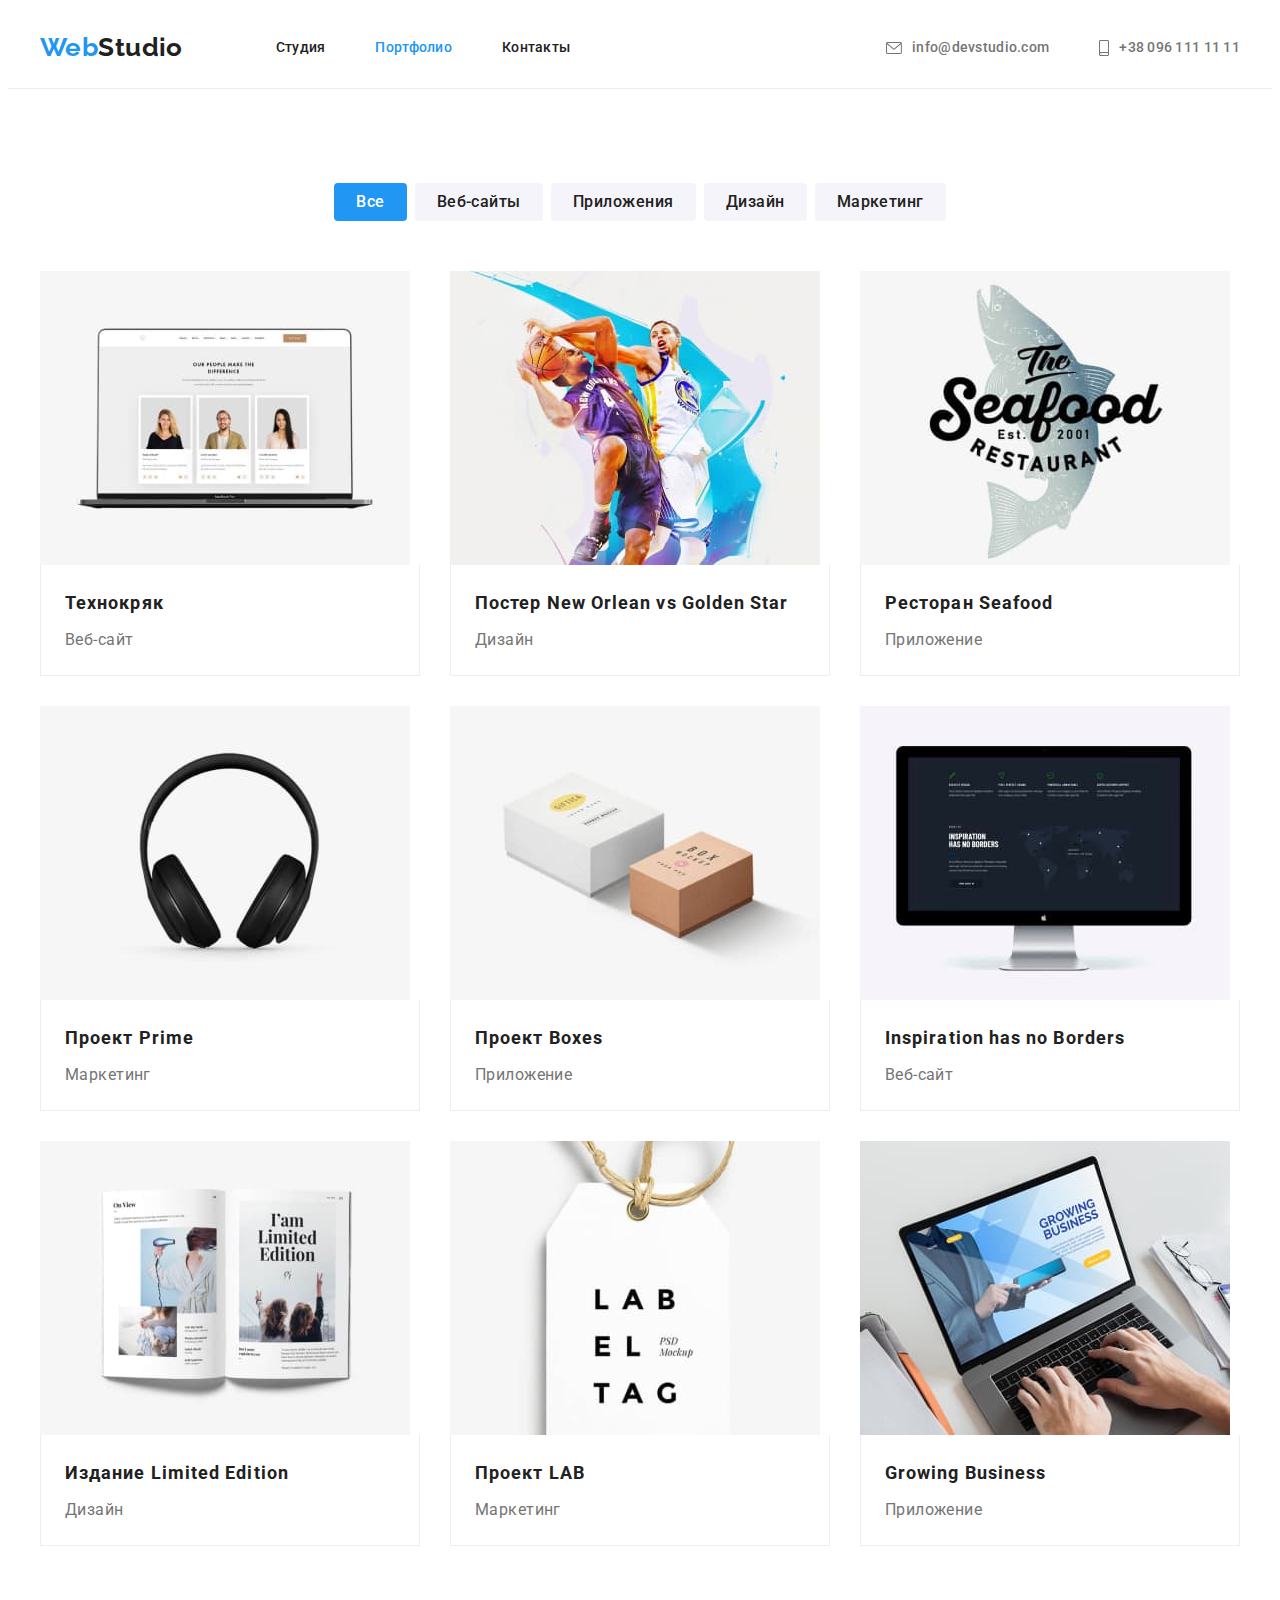
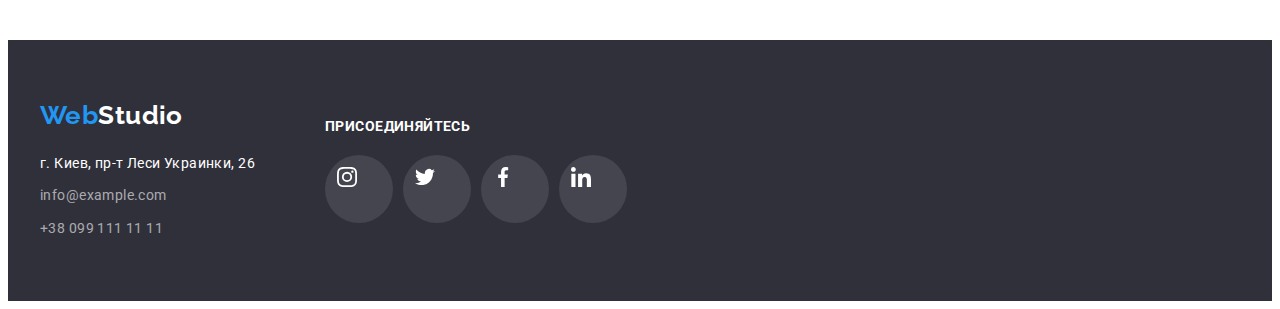
==== portfolio.html @ e3423341 "add svg" ====
<!DOCTYPE html>
<html lang="ru">
  <head>
    <meta charset="UTF-8" />
    <meta http-equiv="X-UA-Compatible" content="IE=edge" />
    <meta name="viewport" content="width=device-width, initial-scale=1.0" />
    <title>Портфолио</title>
    <link
      href="https://fonts.googleapis.com/css2?family=Raleway:wght@700&family=Roboto:wght@400;500;700;900&display=swap"
      rel="stylesheet"
    />
    <link
      rel="stylesheet"
      href="https://cdnjs.cloudflare.com/ajax/libs/modern-normalize/1.1.0/modern-normalize.min.css"
      integrity="sha512-wpPYUAdjBVSE4KJnH1VR1HeZfpl1ub8YT/NKx4PuQ5NmX2tKuGu6U/JRp5y+Y8XG2tV+wKQpNHVUX03MfMFn9Q=="
      crossorigin="anonymous"
      referrerpolicy="no-referrer"
    />
    <link rel="stylesheet" href="./css/style.css" />
  </head>
  <body>
    <header class="page-header">
      <div class="container main-nav">
        <a href="./index.html" class="logo"><span class="logo-first-part">Web</span>Studio </a>
        <nav>
          <ul class="site-nav list">
            <li class="item"><a class="link" href="./index.html">Студия</a></li>
            <li class="item"><a class="link current" href="./portfolio.html">Портфолио</a></li>
            <li class="item"><a class="link" href="">Контакты</a></li>
          </ul>
        </nav>

        <ul class="contacts-nav list">
          <li class="item">
            <a class="link" href="mailto:info@devstudio.com">
              <svg class="contacts-icon" width="16" height="12">
                <use href="./images/icons.svg#icon-envelope"></use>
              </svg>
              info@devstudio.com</a
            >
          </li>
          <li class="item">
            <a class="link" href="tel:+380961111111">
              <svg class="contacts-icon" width="10" height="16">
                <use href="./images/icons.svg#icon-smartphone"></use>
              </svg>
              +38 096 111 11 11</a
            >
          </li>
        </ul>
      </div>
    </header>
    <main>
      <section class="section">
        <div class="container">
          <h1 class="section-title visually-hidden">Наше портфолио</h1>

          <ul class="filter list">
            <li class="item">
              <button type="button" class="button secondary current">Все</button>
            </li>
            <li class="item">
              <button type="button" class="button secondary">Веб-сайты</button>
            </li>
            <li class="item">
              <button type="button" class="button secondary">Приложения</button>
            </li>
            <li class="item">
              <button type="button" class="button secondary">Дизайн</button>
            </li>
            <li class="item">
              <button type="button" class="button secondary">Маркетинг</button>
            </li>
          </ul>

          <ul class="work-list list">
            <li class="item">
              <a href="" class="work-link">
                <img
                  src="./images/portfolio1.jpg"
                  alt="Экран монитора, на котором изображен пример сайта"
                  width="370"
                  height="294"
                  class="work-img"
                />
                <div class="work-content">
                  <h2 class="work-title">Технокряк</h2>
                  <p class="work-text">Веб-сайт</p>
                </div>
              </a>
            </li>

            <li class="item">
              <a href="" class="work-link">
                <img
                  src="./images/portfolio2.jpg"
                  alt="Два баскетболиста играют с мячом"
                  width="370"
                  height="294"
                  class="work-img"
                />
                <div class="work-content">
                  <h2 class="work-title">Постер New Orlean vs Golden Star</h2>
                  <p class="work-text">Дизайн</p>
                </div>
              </a>
            </li>

            <li class="item">
              <a href="" class="work-link">
                <img
                  src="./images/portfolio3.jpg"
                  alt="Логотип ресторана Seafood"
                  width="370"
                  height="294"
                  class="work-img"
                />
                <div class="work-content">
                  <h2 class="work-title">Ресторан Seafood</h2>
                  <p class="work-text">Приложение</p>
                </div>
              </a>
            </li>

            <li class="item">
              <a href="" class="work-link">
                <img
                  src="./images/portfolio4.jpg"
                  alt="Наушники"
                  width="370"
                  height="294"
                  class="work-img"
                />

                <div class="work-content">
                  <h2 class="work-title">Проект Prime</h2>
                  <p class="work-text">Маркетинг</p>
                </div>
              </a>
            </li>

            <li class="item">
              <a href="" class="work-link">
                <img
                  src="./images/portfolio5.jpg"
                  alt="Две коробки"
                  width="370"
                  height="294"
                  class="work-img"
                />

                <div class="work-content">
                  <h2 class="work-title">Проект Boxes</h2>
                  <p class="work-text">Приложение</p>
                </div>
              </a>
            </li>

            <li class="item">
              <a href="" class="work-link">
                <img
                  src="./images/portfolio6.jpg"
                  alt="Экран монитора, на котором изображен сайт проекта"
                  width="370"
                  height="294"
                  class="work-img"
                />

                <div class="work-content">
                  <h2 class="work-title">Inspiration has no Borders</h2>
                  <p class="work-text">Веб-сайт</p>
                </div>
              </a>
            </li>

            <li class="item">
              <a href="" class="work-link">
                <img
                  src="./images/porfolio7.jpg"
                  alt="Открытая книга, на страницах котрой картинки"
                  width="370"
                  height="294"
                  class="work-img"
                />

                <div class="work-content">
                  <h2 class="work-title">Издание Limited Edition</h2>
                  <p class="work-text">Дизайн</p>
                </div>
              </a>
            </li>

            <li class="item">
              <a href="" class="work-link">
                <img
                  src="./images/porfolio8.jpg"
                  alt="Бирка с названием проекта"
                  width="370"
                  height="294"
                  class="work-img"
                />

                <div class="work-content">
                  <h2 class="work-title">Проект LAB</h2>
                  <p class="work-text">Маркетинг</p>
                </div>
              </a>
            </li>

            <li class="item">
              <a href="" class="work-link">
                <img
                  src="./images/portfolio9.jpg"
                  alt="Человеческие руки, печатающие на клавиатуре ноутбука"
                  width="370"
                  height="294"
                  class="work-img"
                />

                <div class="work-content">
                  <h2 class="work-title">Growing Business</h2>
                  <p class="work-text">Приложение</p>
                </div>
              </a>
            </li>
          </ul>
        </div>
      </section>
    </main>
    <!-- Футтер -->
    <footer class="footer">
      <div class="container">
        <div class="container-address">
          <a href="./index.html" class="logo footer"
            ><span class="logo-first-part">Web</span><span class="logo-second-part">Studio</span></a
          >
          <address class="address-list">
            <ul class="contacts list">
              <li class="item">
                <a
                  class="link-adress"
                  href="https://goo.gl/maps/Mw3FFrCsqpgqJeCP6"
                  target="_blank"
                  rel="noopener noreferrer"
                >
                  г. Киев, пр-т Леси Украинки, 26
                </a>
              </li>
              <li class="item">
                <a class="link" href="mailto:info@example.com">info@example.com</a>
              </li>
              <li class="item">
                <a class="link" href="tel:+380991111111">+38 099 111 11 11 </a>
              </li>
            </ul>
          </address>
        </div>

        <div class="container-join-us">
          <p class="text-join-us">присоединяйтесь</p>
          <ul class="social-list list">
            <li class="item">
              <a href="" class="social-link join-us link">
                <svg class="social-icon" width="20" height="20">
                  <use href="./images/icons.svg#icon-instagram"></use>
                </svg>
              </a>
            </li>
            <li class="item">
              <a href="" class="social-link join-us link">
                <svg class="social-icon" width="20" height="20">
                  <use href="./images/icons.svg#icon-twitter"></use>
                </svg>
              </a>
            </li>
            <li class="item">
              <a href="" class="social-link join-us link">
                <svg class="social-icon" width="20" height="20">
                  <use href="./images/icons.svg#icon-facebook"></use>
                </svg>
              </a>
            </li>
            <li class="item">
              <a href="" class="social-link join-us link">
                <svg class="social-icon" width="20" height="20">
                  <use href="./images/icons.svg#icon-linkedin"></use>
                </svg>
              </a>
            </li>
          </ul>
        </div>
      </div>
    </footer>
  </body>
</html>
---- css/style.css ----
:root {
  --primery-text-color: #757575;
  --title-text-color: #212121;
  --accent-color: #2196f3;
  --primery-white-color: #fff;
  --secondary-bg-color: #f5f4fa;
  --bg-hero-futter: #2f303a;
  --complementary-color: #fff;
  --hover-color: #188ce8;
}

body {
  background-color: var(--primery-white-color);
  color: var(--primery-text-color);

  font-family: Roboto, sans-serif;
  font-size: 14px;
  letter-spacing: 0.03em;
}

/* --------------------------------УТИЛИТЫ------------------------------- */
h1,
h2,
h3,
h4,
h5,
h6,
p {
  margin: 0;
  padding: 0;
}
img {
  display: block;
  max-width: 100%;
  height: auto;
}

.list {
  list-style: none;
  padding: 0;
  margin: 0;
}

.container {
  width: 1200px;
  padding-left: 15px;
  padding-right: 15px;
  margin-left: auto;
  margin-right: auto;
}

.section {
  padding-top: 94px;
  padding-bottom: 94px;
}

.section-title {
  margin-bottom: 50px;
  color: var(--title-text-color);

  font-size: 36px;
  line-height: 1.26;
  text-align: center;
}

.visually-hidden {
  position: absolute;
  width: 1px;
  height: 1px;
  margin: -1px;
  border: 0;
  padding: 0;

  white-space: nowrap;
  clip-path: inset(100%);
  clip: rect(0 0 0 0);
  overflow: hidden;
}

/* --------------------------------ХЕДЕР------------------------------- */

.page-header {
  border-bottom: 1px solid #ececec;
}

.main-nav {
  display: flex;
  align-items: center;
}

/* --------------------------------ЛОГОТИП------------------------------- */
.logo {
  display: block;
  padding-top: 24px;
  padding-bottom: 25px;
  margin-right: 93px;

  color: var(--title-text-color);

  font-family: Raleway, sans-serif;
  font-weight: 700;
  font-size: 26px;
  line-height: 1.2;
  text-decoration: none;
}

.logo-first-part {
  color: var(--accent-color);
}

.logo-second-part {
  color: var(--primery-white-color);
}
.logo.footer {
  display: block;
  padding-top: 0;
  padding-bottom: 0;
  margin-right: 0;
  margin-bottom: 20px;
}

/* --------------------------------НАВИГАЦИЯ В ШАПКЕ ПРОФИЛЯ------------------------------- */
.site-nav {
  display: flex;
}

.site-nav .item:not(:last-child) {
  margin-right: 50px;
}

.site-nav .link {
  display: block;
  padding-top: 32px;
  padding-bottom: 32px;

  color: var(--title-text-color);

  font-weight: 500;
  font-size: 14px;
  line-height: 1.14;
  letter-spacing: 0.02em;
  text-decoration: none;
}

.site-nav .link:hover,
.site-nav .link:focus {
  color: var(--accent-color);
}

.site-nav .link.current {
  color: var(--accent-color);
}

/* --------------------------------КОНТАКТЫ В ШАПКЕ ПРОФИЛЯ------------------------------- */
.contacts-nav {
  display: flex;
  margin-left: auto;
  align-items: center;
}

.contacts-nav .item:not(:last-child) {
  margin-right: 50px;
}

.contacts-nav .link {
  display: flex;
  align-items: center;
  padding-top: 32px;
  padding-bottom: 32px;

  color: var(--primery-text-color);

  font-weight: 500;
  font-size: 14px;
  line-height: 1.14;
  letter-spacing: 0.02em;
  text-decoration: none;
}

.contacts-nav .link:hover,
.contacts-nav .link:focus {
  color: var(--accent-color);
}
.contacts-icon {
  margin-right: 10px;
  fill: currentColor;
}

/* --------------------------------ГЕРОЙ------------------------------- */

.hero {
  max-width: 1600px;
  height: 600px;
  padding-top: 200px;
  padding-bottom: 200px;

  background-image: linear-gradient(to right, rgba(47, 48, 58, 0.4), rgba(47, 48, 58, 0.4)),
    url('../images/hero.jpeg');

  background-position: center;
  background-size: cover;
  background-repeat: no-repeat;
  background-color: var(--bg-hero-futter);
  text-align: center;
}
.hero-title {
  margin-bottom: 30px;
  margin-left: auto;
  margin-right: auto;
  width: 696px;

  color: var(--primery-white-color);

  font-weight: 900;
  font-size: 44px;
  line-height: 1.36;
  letter-spacing: 0.06em;
  text-transform: uppercase;
}

/* --------------------------------СЕКЦИИ------------------------------- */

/* --------------------------------НАШИ ПРЕИМУЩЕСТВА------------------------------- */

.features {
  display: flex;
}

.features .item {
  margin-right: 30px;
  flex-basis: calc((100% - 90px) / 4);
}

.features .item:nth-child(4n) {
  margin-right: 0;
}

.features .title {
  margin-bottom: 10px;

  color: var(--title-text-color);

  font-size: 14px;
  line-height: 1.14;
  text-transform: uppercase;
}

.features .text {
  font-size: 14px;
  line-height: 1.71;
}

.features-tumbth {
  width: 270px;
  height: 120px;
  padding: 25px 100px;
  margin-bottom: 30px;
  border-radius: 4px;
  background-color: var(--secondary-bg-color);
}

/* --------------------------------ЧЕМ МЫ ЗАНИМАЕМСЯ ------------------------------- */
.our-work.section {
  padding-top: 0;
}

.our-work-list {
  display: flex;
}

.our-work-list .item {
  margin-right: 30px;
  flex-basis: calc((100% - 60px) / 3);
}

.our-work-list .item:nth-child(3n) {
  margin-right: 0;
}

/* --------------------------------НАША КОМАНДА------------------------------- */
.section.team {
  background-color: var(--secondary-bg-color);
}

.our-team {
  display: flex;
}

.our-team > .item {
  margin-right: 30px;
  flex-basis: calc((100% - 90px) / 4);
  border-radius: 0px 0px 4px 4px;
  overflow: hidden;
  box-shadow: 0px 1px 3px rgba(0, 0, 0, 0.12), 0px 1px 1px rgba(0, 0, 0, 0.14),
    0px 2px 1px rgba(0, 0, 0, 0.2);
}

.our-team .item:nth-child(4n) {
  margin-right: 0;
}

.our-team .title {
  margin-bottom: 10px;

  color: var(--title-text-color);

  font-weight: 500;
  font-size: 16px;
  line-height: 1.18;
}

.our-team .text {
  margin-bottom: 16px;
  font-size: 16px;
  line-height: 1.18;
}

.our-team-content {
  padding-top: 30px;
  padding-bottom: 30px;

  background-color: var(--primery-white-color);
  text-align: center;
}

.social-list {
  display: flex;
  justify-content: center;
}

.social-list .item:not(:last-child) {
  margin-right: 10px;
}

.social-link {
  display: inline-block;
  width: 44px;
  height: 44px;
  padding: 12px;
  border-radius: 50%;
  color: #afb1b8;
}

.social-link:hover,
.social-link:focus {
  background-color: var(--accent-color);
  color: var(--primery-white-color);
}
.social-icon {
  fill: currentColor;
}
/* --------------------------------Постоянные клиенты------------------------------- */
.clients-list {
  display: flex;
  justify-content: center;
}

.clients-list .item:not(:last-child) {
  margin-right: 30px;
}
.clients-link {
  display: block;
  padding: 16px 32px;
  width: 170px;
  height: 92px;
  border: 1px solid #afb1b8;
  border-radius: 4px;
  color: #afb1b8;
}

.clients-link:hover,
.clients-link:focus {
  color: var(--accent-color);
  border-color: var(--accent-color);
}

.clients-icon {
  fill: currentColor;
}

/* --------------------------------ФУТЕР------------------------------- */
.footer {
  padding-top: 60px;
  padding-bottom: 60px;

  background-color: var(--bg-hero-futter);
}

/* Контакты в футтере */
.contacts .item:not(:last-child) {
  margin-bottom: 9px;
}

.contacts .link-adress {
  color: var(--primery-white-color);

  font-style: normal;
  font-size: 14px;
  line-height: 1.71;
  text-decoration: none;
}

.contacts .link-adress:hover,
.contacts .link-adress:focus {
  color: var(--accent-color);
}

.contacts .link {
  color: rgba(255, 255, 255, 0.6);

  font-style: normal;
  font-size: 14px;
  line-height: 1.71;
  text-decoration: none;
}

.contacts .link:hover,
.contacts .link:focus {
  color: var(--accent-color);
}

.footer .container {
  display: flex;
  align-items: center;
}

.container-address {
  margin-right: 70px;
}

.text-join-us {
  margin-bottom: 20px;

  font-weight: 700;
  line-height: 1.14;
  text-transform: uppercase;

  color: var(--primery-white-color);
}

.social-link.join-us {
  color: var(--primery-white-color);
  background-color: rgba(255, 255, 255, 0.1);
}

.social-link:hover,
.social-link:focus {
  background-color: var(--accent-color);
}
.social-icon {
  fill: currentColor;
}

/* --------------------------------КНОПКИ------------------------------- */
.button {
  border-radius: 4px;

  font-family: inherit;
  font-size: 16px;
  color: var(--title-text-color);
  background-color: var(--secondary-bg-color);
  cursor: pointer;
  border: none;
}

/* --------------------------------ГЛАВНАЯ КНОПКА - ЗАКАЗАТЬ УСЛУГУ------------------------------- */
.button.primery {
  padding: 10px 32px;

  color: var(--primery-white-color);
  background-color: var(--accent-color);
  box-shadow: 0px 4px 4px rgba(0, 0, 0, 0.15);

  font-weight: 700;
  line-height: 1.87;
  letter-spacing: 0.06em;
}

.button.primery:hover,
.button.primery:focus {
  background-color: var(--hover-color);
}

/* --------------------------------СТИЛИ ДЛЯ PORTFOLIO.HTML------------------------------- */

/* --------------------------------КНОПКИ НА PORTFOLIO.HTML ------------------------------- */
.button.secondary {
  padding: 6px 22px;

  color: var(--title-text-color);
  background-color: var(--secondary-bg-color);
  font-weight: 500;

  line-height: 1.62;
  letter-spacing: 0.03em;
}

.button.secondary.current {
  color: var(--primery-white-color);
  background-color: var(--accent-color);
}

.button.secondary:hover,
.button.secondary:focus {
  color: var(--primery-white-color);
  background-color: var(--accent-color);
  box-shadow: 0px 3px 1px rgba(0, 0, 0, 0.1), 0px 1px 2px rgba(0, 0, 0, 0.08),
    0px 2px 2px rgba(0, 0, 0, 0.12);
}

/* --------------------------------ФИЛЬТР------------------------------- */

.filter {
  display: flex;
  justify-content: center;
  margin-bottom: 50px;
}
.filter .item {
  margin-right: 8px;
}

.filter .item:last-child {
  margin-right: 0;
}

/* --------------------------------СЕКЦИЯ ПРИМЕРЫ РАБОТ------------------------------- */
.work-list {
  display: flex;
  flex-wrap: wrap;
  margin-bottom: -30px;
  margin-right: -30px;
}

.work-list .item {
  margin-right: 30px;
  margin-bottom: 30px;
  flex-basis: calc(100% / 3 - 30px);
}

.work-list .item:hover,
.work-list .item:focus {
  box-shadow: 0px 1px 1px rgba(0, 0, 0, 0.12), 0px 4px 4px rgba(0, 0, 0, 0.06),
    1px 4px 6px rgba(0, 0, 0, 0.16);
}

.work-link {
  text-decoration: none;
}

.work-title {
  margin-bottom: 4px;

  color: var(--title-text-color);

  font-size: 18px;
  line-height: 2;
  letter-spacing: 0.06em;
}

.work-text {
  color: var(--primery-text-color);

  font-size: 16px;
  line-height: 1.88;
}

.work-content {
  padding: 20px 24px;
  border: 1px solid #eeeeee;
  border-top: none;
}
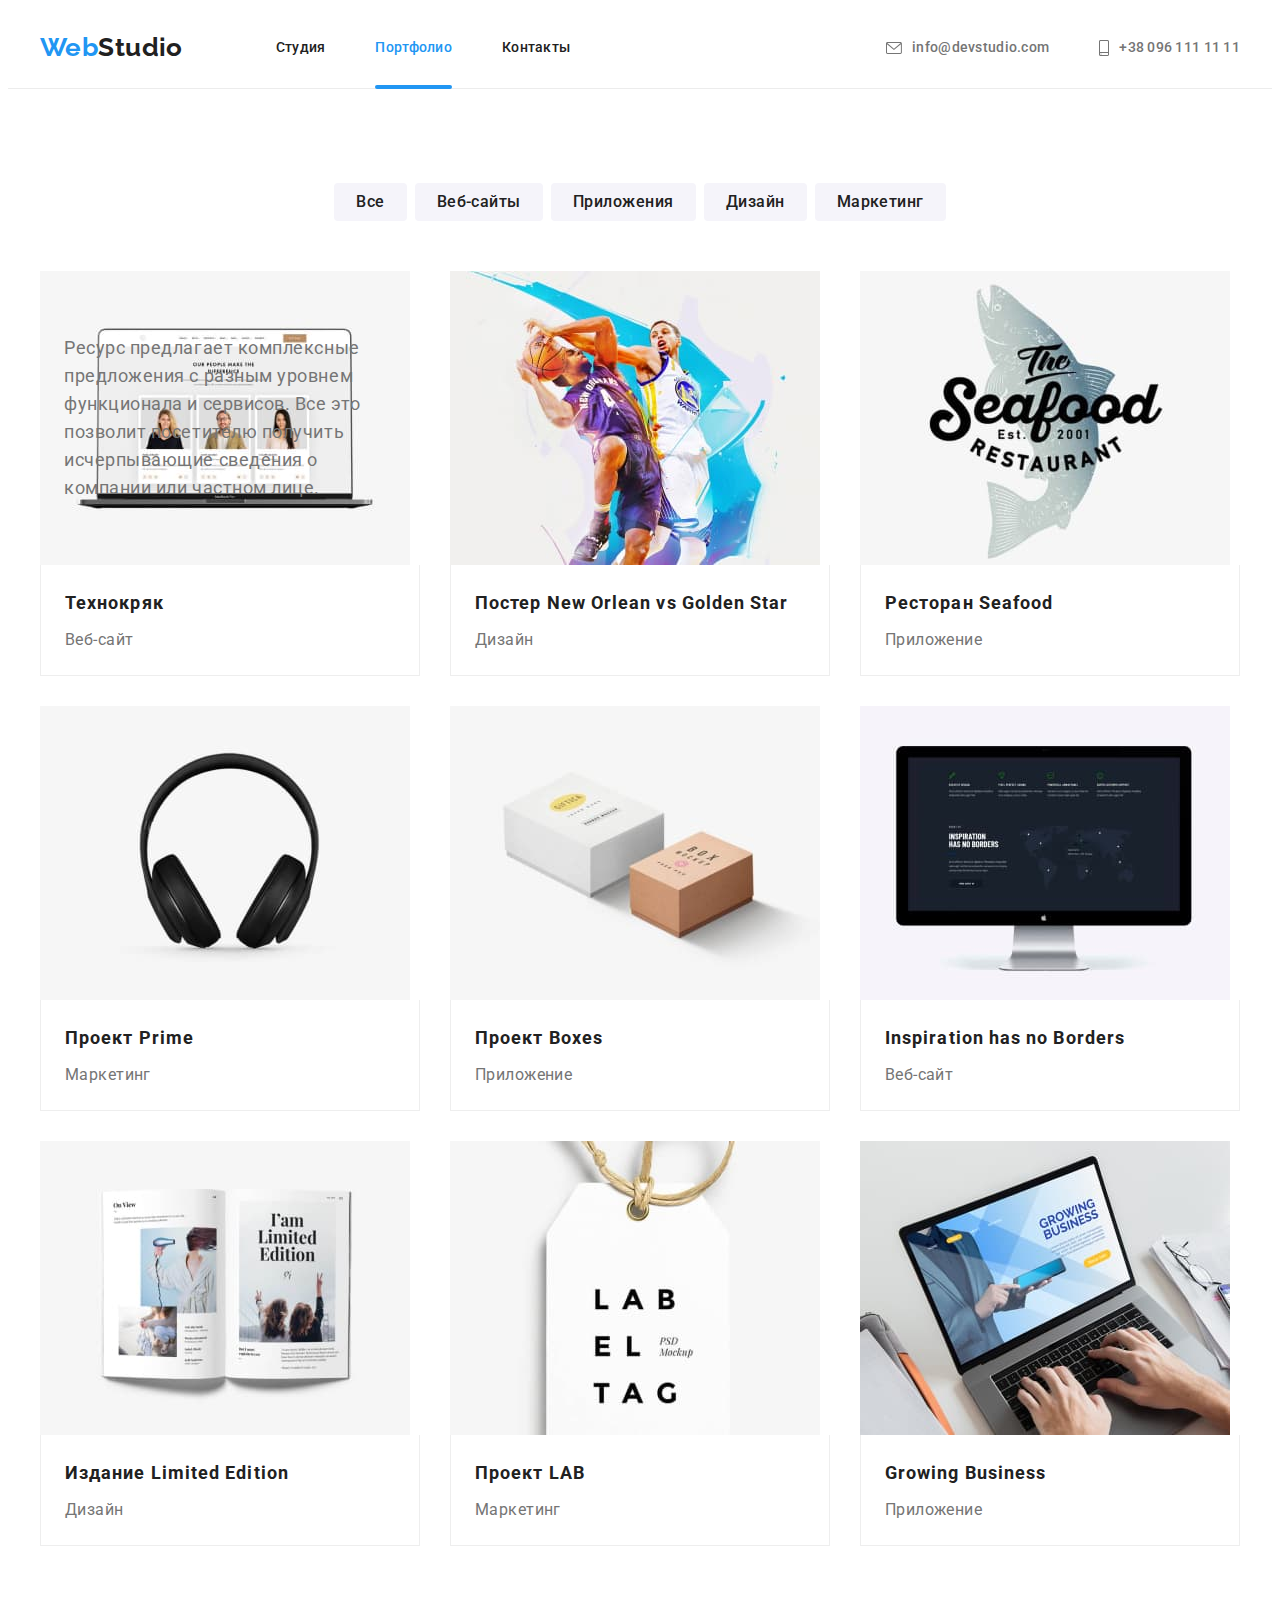
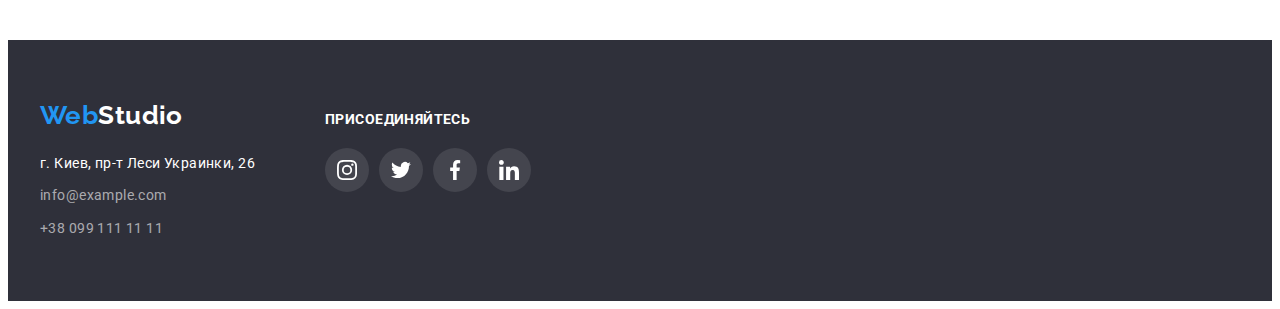
==== commit f82b73c4: "add flex-box" ====
--- a/portfolio.html
+++ b/portfolio.html
@@ -76,13 +76,20 @@
           <ul class="work-list list">
             <li class="item">
               <a href="" class="work-link">
-                <img
-                  src="./images/portfolio1.jpg"
-                  alt="Экран монитора, на котором изображен пример сайта"
-                  width="370"
-                  height="294"
-                  class="work-img"
-                />
+                <div class="work-thumb">
+                  <img
+                    src="./images/portfolio1.jpg"
+                    alt="Экран монитора, на котором изображен пример сайта"
+                    width="370"
+                    height="294"
+                    class="work-img"
+                  />
+                  <p class="work-item-text">
+                    Ресурс предлагает комплексные предложения с разным уровнем функционала и
+                    сервисов. Все это позволит посетителю получить исчерпывающие сведения о компании
+                    или частном лице.
+                  </p>
+                </div>
                 <div class="work-content">
                   <h2 class="work-title">Технокряк</h2>
                   <p class="work-text">Веб-сайт</p>
--- a/css/style.css
+++ b/css/style.css
@@ -148,9 +148,20 @@
 }
 
 .site-nav .link.current {
+  position: relative;
   color: var(--accent-color);
 }
 
+.site-nav .link.current::after {
+  position: absolute;
+  bottom: -1px;
+  content: '';
+  display: block;
+  width: 100%;
+  height: 4px;
+  border-radius: 2px;
+  background-color: var(--accent-color);
+}
 /* --------------------------------КОНТАКТЫ В ШАПКЕ ПРОФИЛЯ------------------------------- */
 .contacts-nav {
   display: flex;
@@ -191,6 +202,7 @@
 .hero {
   max-width: 1600px;
   height: 600px;
+  margin: 0 auto;
   padding-top: 200px;
   padding-bottom: 200px;
 
@@ -250,8 +262,7 @@
   line-height: 1.71;
 }
 
-.features-tumbth {
-  width: 270px;
+.features-thumb {
   height: 120px;
   padding: 25px 100px;
   margin-bottom: 30px;
@@ -269,12 +280,32 @@
 }
 
 .our-work-list .item {
+  position: relative;
+
   margin-right: 30px;
   flex-basis: calc((100% - 60px) / 3);
 }
 
 .our-work-list .item:nth-child(3n) {
   margin-right: 0;
+}
+
+.our-work-text {
+  position: absolute;
+  bottom: 0;
+
+  width: 370px;
+  height: 70px;
+  padding-top: 27px;
+  padding-bottom: 27px;
+
+  font-weight: 700;
+  line-height: 1.14;
+  text-align: center;
+  text-transform: uppercase;
+
+  color: var(--primery-white-color);
+  background-color: rgba(47, 48, 58, 0.8);
 }
 
 /* --------------------------------НАША КОМАНДА------------------------------- */
@@ -333,10 +364,11 @@
 }
 
 .social-link {
-  display: inline-block;
+  display: flex;
+  justify-content: center;
+  align-items: center;
   width: 44px;
   height: 44px;
-  padding: 12px;
   border-radius: 50%;
   color: #afb1b8;
 }
@@ -359,8 +391,9 @@
   margin-right: 30px;
 }
 .clients-link {
-  display: block;
-  padding: 16px 32px;
+  display: flex;
+  justify-content: center;
+  align-items: center;
   width: 170px;
   height: 92px;
   border: 1px solid #afb1b8;
@@ -421,7 +454,7 @@
 
 .footer .container {
   display: flex;
-  align-items: center;
+  align-items: baseline;
 }
 
 .container-address {
@@ -493,11 +526,6 @@
 
   line-height: 1.62;
   letter-spacing: 0.03em;
-}
-
-.button.secondary.current {
-  color: var(--primery-white-color);
-  background-color: var(--accent-color);
 }
 
 .button.secondary:hover,
@@ -537,14 +565,15 @@
   flex-basis: calc(100% / 3 - 30px);
 }
 
-.work-list .item:hover,
-.work-list .item:focus {
+.work-link {
+  display: block;
+  text-decoration: none;
+}
+
+.work-link:hover,
+.work-link:focus {
   box-shadow: 0px 1px 1px rgba(0, 0, 0, 0.12), 0px 4px 4px rgba(0, 0, 0, 0.06),
     1px 4px 6px rgba(0, 0, 0, 0.16);
-}
-
-.work-link {
-  text-decoration: none;
 }
 
 .work-title {
@@ -569,3 +598,21 @@
   border: 1px solid #eeeeee;
   border-top: none;
 }
+
+.work-thumb {
+  position: relative;
+}
+
+.work-item-text {
+  position: absolute;
+  top: 0;
+  left: 0;
+
+  padding: 63px 24px;
+
+  font-size: 18px;
+  line-height: 1.56;
+  letter-spacing: 0.03em;
+
+  color: var(--primery-text-color);
+}
